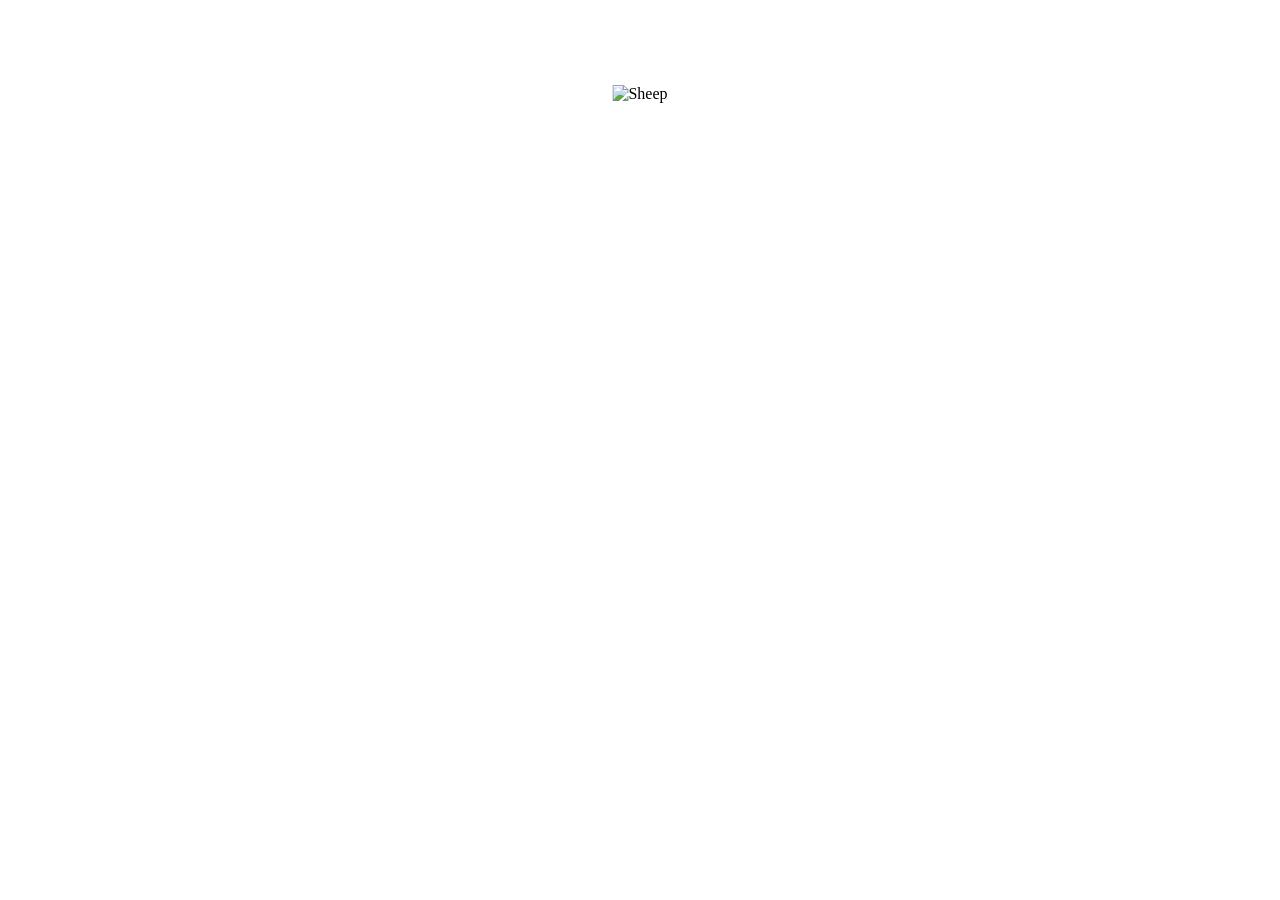
==== dev/sheep-site/widgets/hero-desktop.html @ c1d55f18 "Add a static sheep version of the pigeon case file. The page keeps the original artboard, IBM Plex M" ====
<!DOCTYPE html>
<html><head><meta charset="utf-8"><meta name="viewport" content="width=device-width, initial-scale=1"></head><body>
<div class="sheep-widget">
  <div class="sheep-stage" id="sheepStage">
    <img
      class="sheep-image sheep-normal"
      src="../assets/sheep-normal.png"
      alt="Sheep"
    >

    <div class="xray-mask" id="xrayMask">
      <img
        class="sheep-image sheep-xray"
        src="../assets/sheep-xray.png"
        alt="X-ray sheep"
      >
    </div>

    <div class="trail-layer" id="trailLayer"></div>

    <div class="scanner" id="scanner">
      <div class="scanner-dot"></div>
    </div>
  </div>
</div>

<style>
  :root {
    --orange: #ff4f12;
    --scanner-size: 170px;
    --scanner-radius: 85px;
  }

  * {
    box-sizing: border-box;
  }

  html,
  body {
    width: 100%;
    height: 100%;
    margin: 0;
    overflow: hidden;
    background: transparent;
  }

  .sheep-widget {
    position: relative;
    width: 100%;
    height: 100%;
    padding: var(--scanner-radius);
    overflow: hidden;
  }

  .sheep-stage {
    position: relative;
    width: 100%;
    height: 100%;
    overflow: visible;
    cursor: none;
  }

  .sheep-image {
    position: absolute;
    top: 50%;
    left: 50%;
    display: block;
    width: auto;
    height: 100%;
    max-width: 100%;
    object-fit: contain;
    transform: translate(-50%, -50%);
    user-select: none;
    pointer-events: none;
  }

  .xray-mask {
    position: absolute;
    inset: 0;
    clip-path: circle(0px at 50% 50%);
    pointer-events: none;
  }

  .trail-layer {
    position: absolute;
    inset: 0;
    z-index: 8;
    pointer-events: none;
  }

  .scanner-trail {
    position: absolute;
    width: var(--scanner-size);
    height: var(--scanner-size);
    border: 1px solid rgba(255, 79, 18, 0.22);
    border-radius: 50%;
    transform: translate(-50%, -50%);
    box-shadow:
      0 0 10px rgba(255, 79, 18, 0.12),
      inset 0 0 10px rgba(255, 79, 18, 0.05);
    animation: trailFade 420ms ease-out forwards;
  }

  @keyframes trailFade {
    from {
      opacity: 0.28;
      transform: translate(-50%, -50%) scale(1);
    }

    to {
      opacity: 0;
      transform: translate(-50%, -50%) scale(1.035);
    }
  }

  .scanner {
    position: absolute;
    z-index: 10;
    width: var(--scanner-size);
    height: var(--scanner-size);
    border: 2px solid var(--orange);
    border-radius: 50%;
    opacity: 0;
    transform: translate(-50%, -50%);
    box-shadow:
      0 0 18px rgba(255, 79, 18, 0.68),
      inset 0 0 18px rgba(255, 79, 18, 0.14);
    pointer-events: none;
  }

  .scanner::before,
  .scanner::after {
    content: "";
    position: absolute;
    background: var(--orange);
  }

  .scanner::before {
    top: 50%;
    left: -12px;
    width: calc(100% + 24px);
    height: 1px;
  }

  .scanner::after {
    top: -12px;
    left: 50%;
    width: 1px;
    height: calc(100% + 24px);
  }

  .scanner-dot {
    position: absolute;
    top: 50%;
    left: 50%;
    width: 8px;
    height: 8px;
    border-radius: 50%;
    background: var(--orange);
    transform: translate(-50%, -50%);
    box-shadow: 0 0 10px var(--orange);
  }
</style>

<script>
  window.addEventListener("load", function () {
    const stage = document.getElementById("sheepStage");
    const scanner = document.getElementById("scanner");
    const xrayMask = document.getElementById("xrayMask");
    const trailLayer = document.getElementById("trailLayer");

    const scannerRadius = 85;

    let lastTrailTime = 0;
    const trailInterval = 70;

    const reduceMotion = window.matchMedia("(prefers-reduced-motion: reduce)").matches;

    function createTrail(x, y) {
      if (reduceMotion) return;
      const trail = document.createElement("div");

      trail.className = "scanner-trail";
      trail.style.left = x + "px";
      trail.style.top = y + "px";

      trailLayer.appendChild(trail);

      window.setTimeout(function () {
        trail.remove();
      }, 450);
    }

    stage.style.touchAction = "none";

    stage.addEventListener("pointerdown", function (event) {
      if (event.pointerType !== "mouse") {
        event.preventDefault();
        try { stage.setPointerCapture(event.pointerId); } catch (e) {}
      }
    });

    stage.addEventListener("pointermove", function (event) {
      if (event.pointerType !== "mouse") event.preventDefault();
      const rect = stage.getBoundingClientRect();

      const x = event.clientX - rect.left;
      const y = event.clientY - rect.top;

      scanner.style.left = x + "px";
      scanner.style.top = y + "px";
      scanner.style.opacity = "1";

      xrayMask.style.clipPath =
        `circle(${scannerRadius}px at ${x}px ${y}px)`;

      const now = performance.now();

      if (now - lastTrailTime > trailInterval) {
        createTrail(x, y);
        lastTrailTime = now;
      }
    });

    stage.addEventListener("pointerleave", function () {
      scanner.style.opacity = "0";

      xrayMask.style.clipPath =
        "circle(0px at 50% 50%)";

      trailLayer.innerHTML = "";
    });
  });
</script>
</body></html>
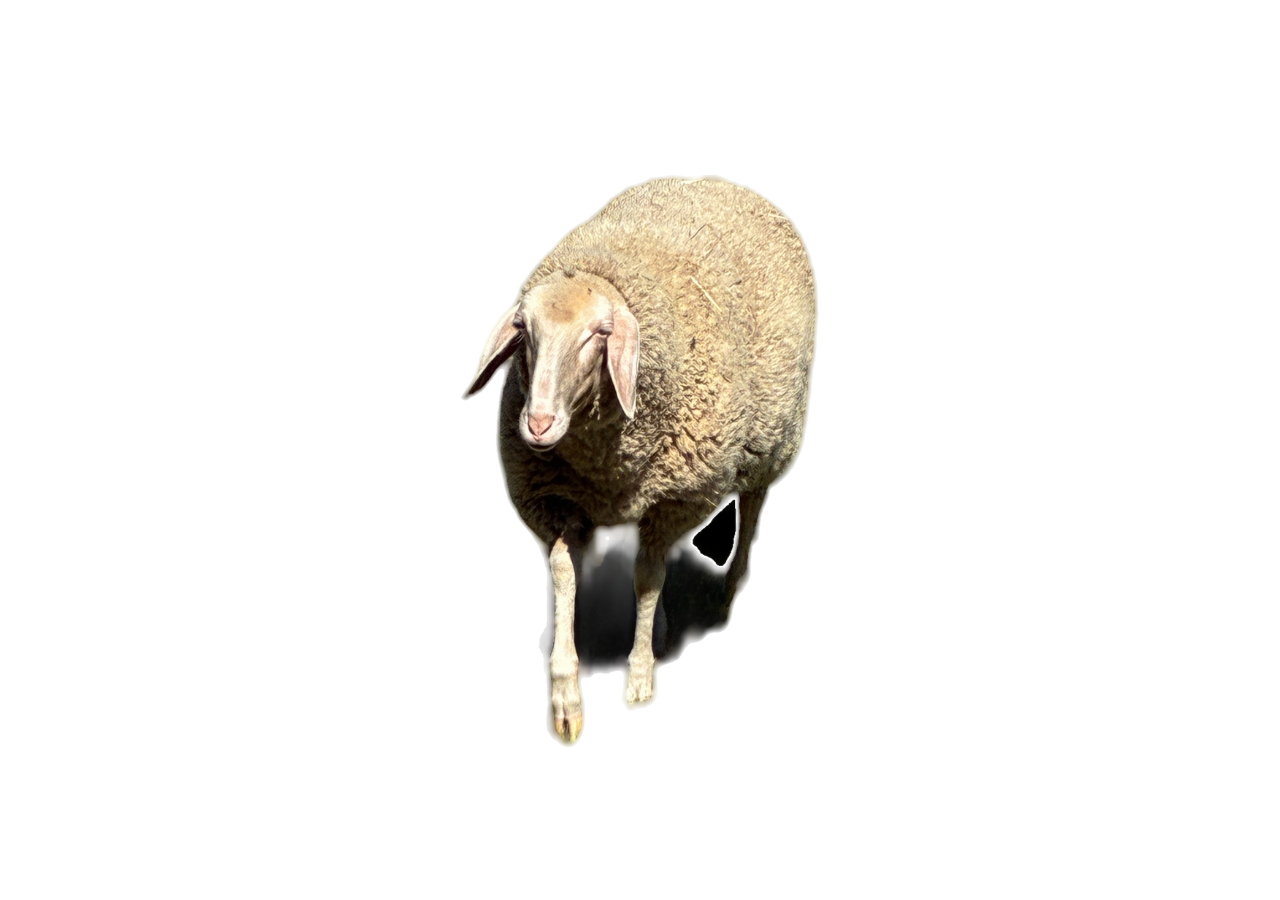
==== commit 0bf45ec1: "Paint a volumetric sheep radiograph and set the name in Instrument Sans. The scan is a new plate: la" ====
--- a/dev/sheep-site/widgets/hero-desktop.html
+++ b/dev/sheep-site/widgets/hero-desktop.html
@@ -4,14 +4,14 @@
   <div class="sheep-stage" id="sheepStage">
     <img
       class="sheep-image sheep-normal"
-      src="../assets/sheep-normal.png"
+      src="../assets/sheep-normal.png?v=116eeb948f4f6912"
       alt="Sheep"
     >
 
     <div class="xray-mask" id="xrayMask">
       <img
         class="sheep-image sheep-xray"
-        src="../assets/sheep-xray.png"
+        src="../assets/sheep-xray.png?v=4320bf18384381e6"
         alt="X-ray sheep"
       >
     </div>
